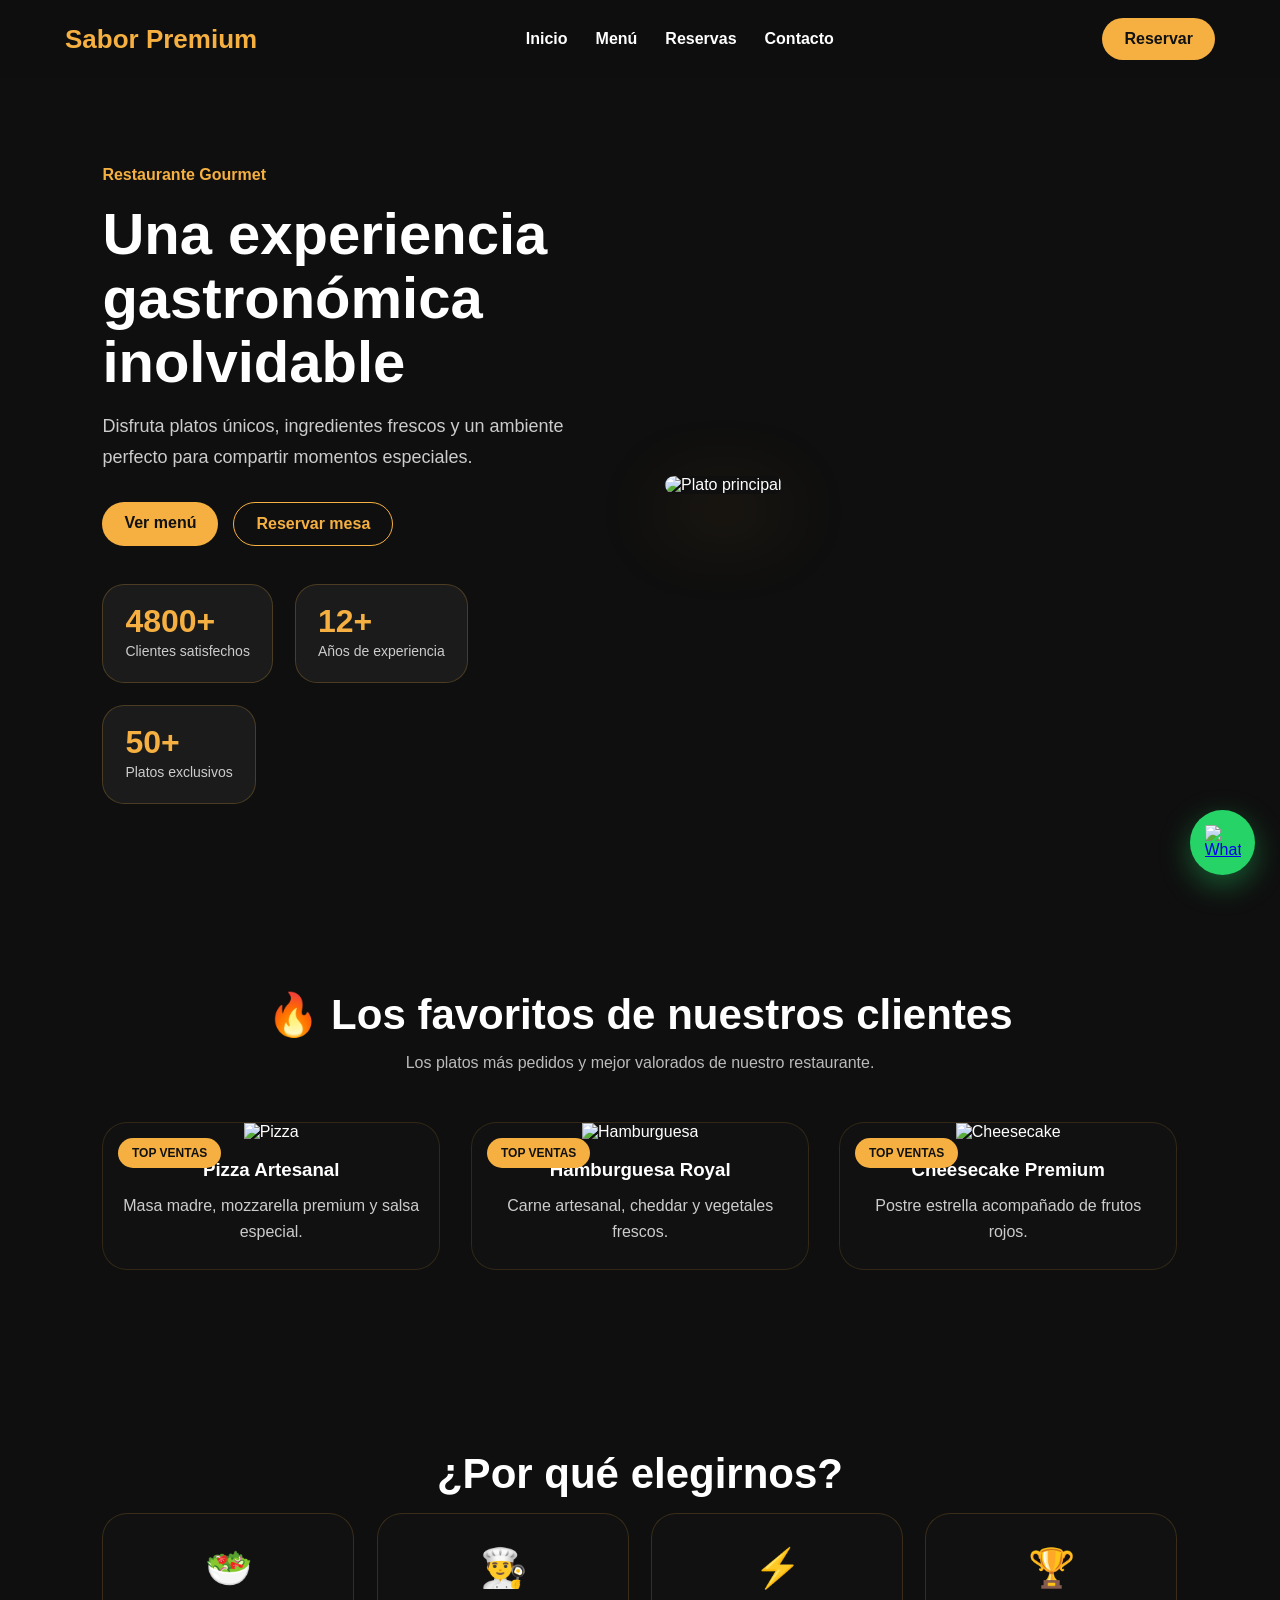
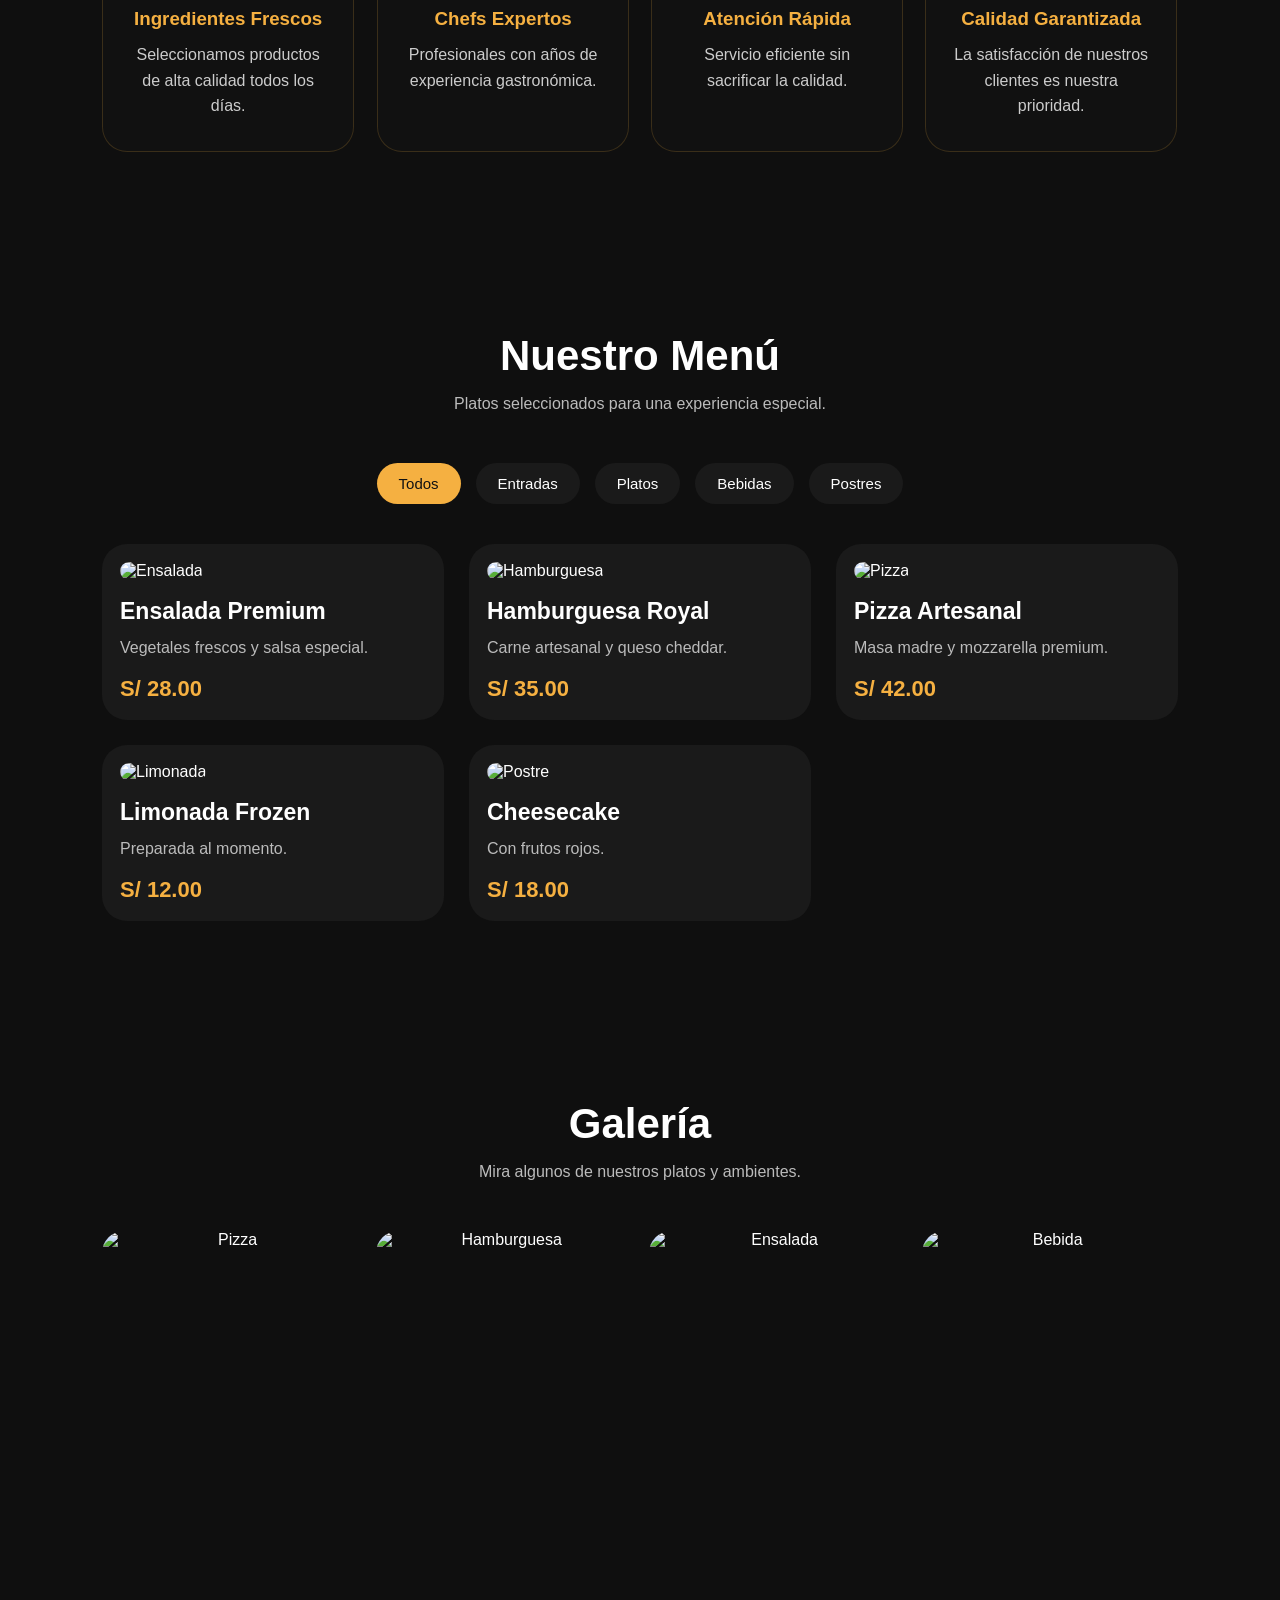
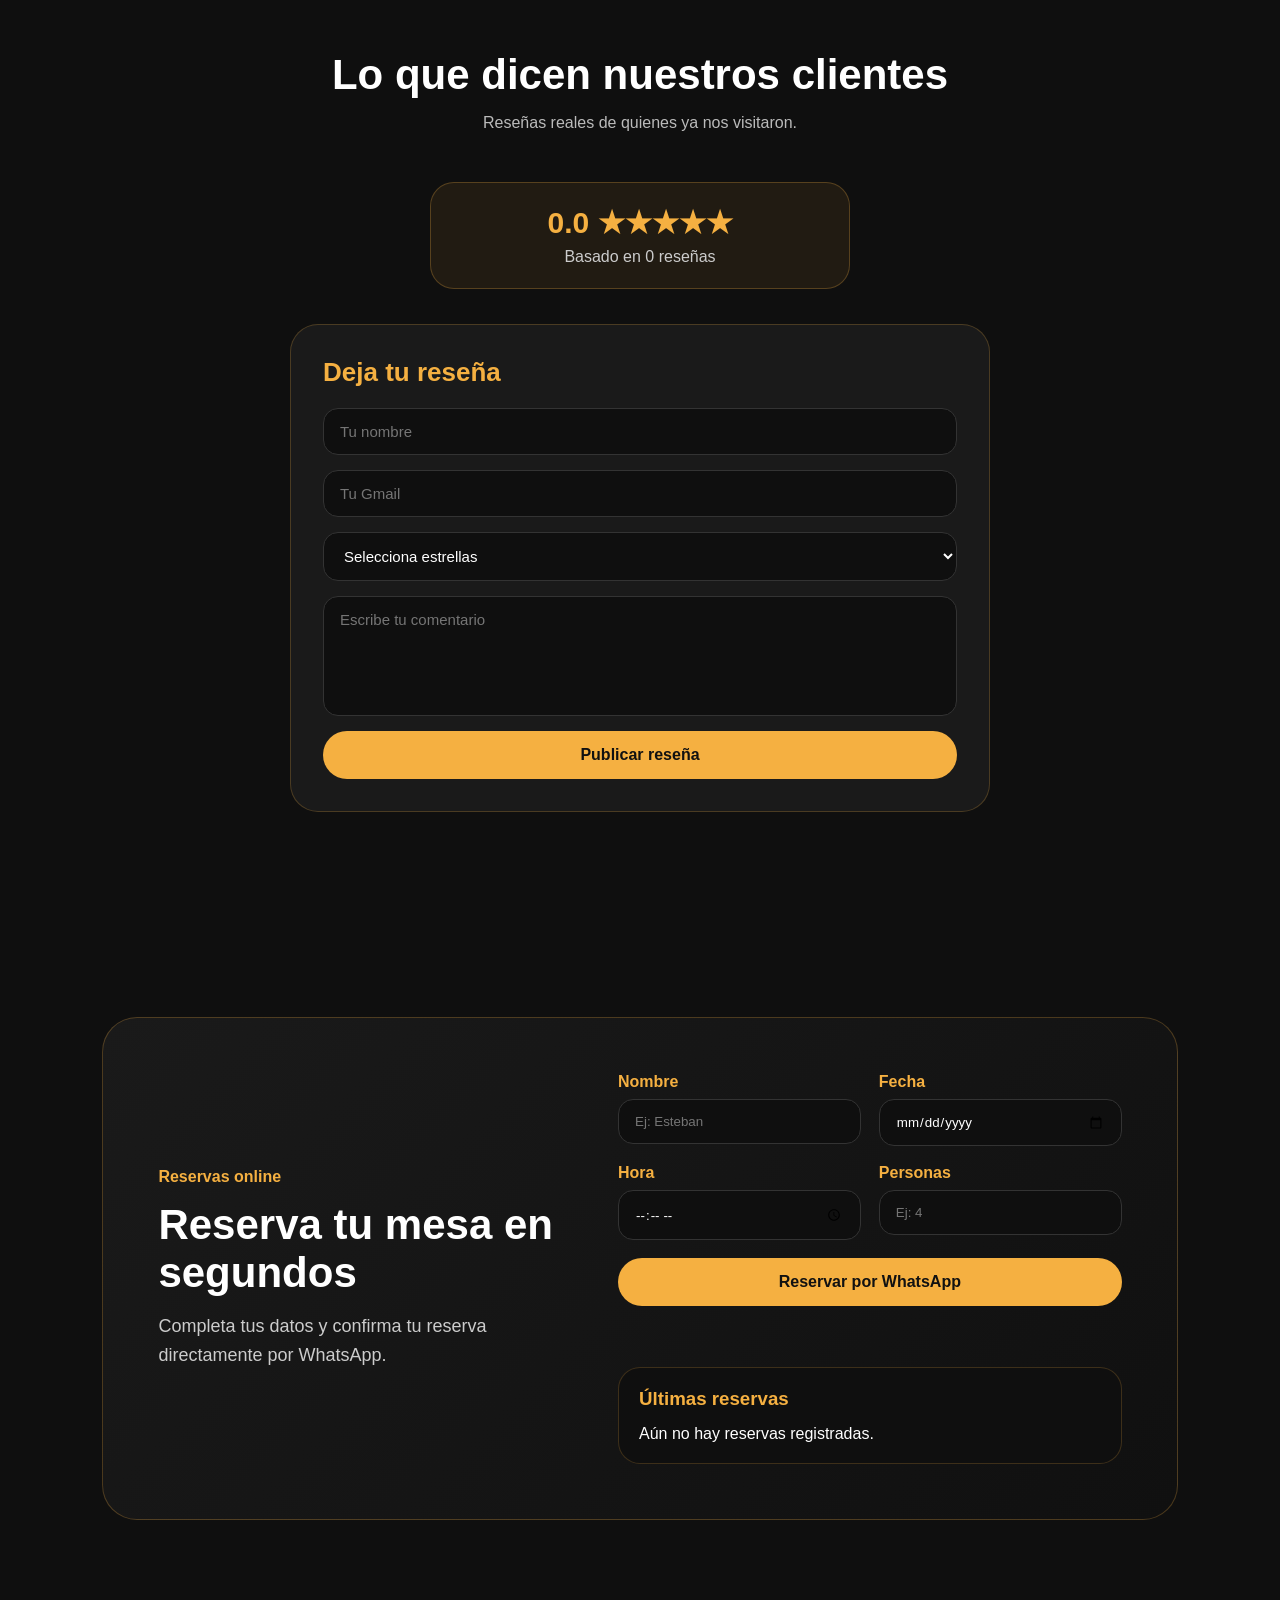
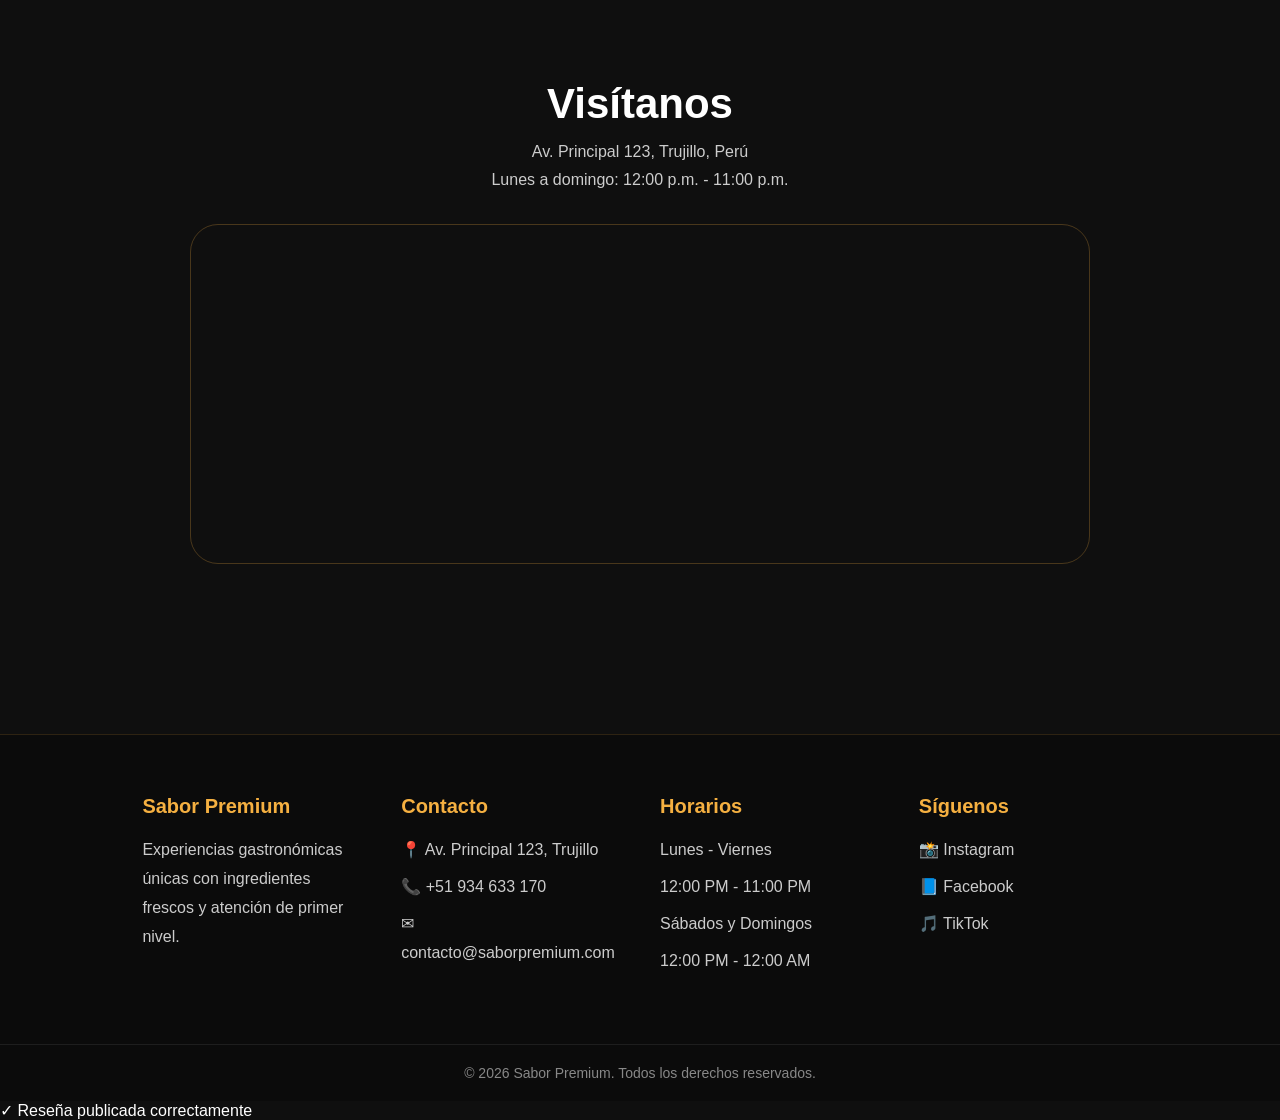
==== index.html @ 935117e3 "primer_commit" ====
<!DOCTYPE html>
<html lang="es">
<head>
  <meta charset="UTF-8" />
  <meta name="viewport" content="width=device-width, initial-scale=1.0" />
  <title>Sabor Premium | Restaurante</title>
  <link rel="stylesheet" href="styles.css">
  <link rel="stylesheet" href="data:,">
</head>
<body>

  <header class="header" id="header">
    <nav class="navbar">
      <h1 class="logo">Sabor Premium</h1>

      <ul class="nav-links">
        <li><a href="#inicio">Inicio</a></li>
        <li><a href="#menu">Menú</a></li>
        <li><a href="#reservas">Reservas</a></li>
        <li><a href="#contacto">Contacto</a></li>
      </ul>

      <a href="#reservas" class="nav-btn">Reservar</a>

      

      <button class="menu-toggle" id="menuToggle">
  ☰
</button>

    </nav>
  </header>

  <main>
    <section id="inicio" class="hero">
      <div class="hero-content">
        <span class="tag">Restaurante Gourmet</span>
        <h2>Una experiencia gastronómica inolvidable</h2>
        <p>
          Disfruta platos únicos, ingredientes frescos y un ambiente perfecto
          para compartir momentos especiales.
        </p>

        <div class="hero-buttons">
          <a href="#menu" class="btn-primary">Ver menú</a>
          <a href="#reservas" class="btn-secondary">Reservar mesa</a>
        </div>

        <div class="hero-stats">

        <div class="stat-box">
            <h3><span class="counter" data-target="5000">0</span>+</h3>
                <p>Clientes satisfechos</p>
        </div>

        <div class="stat-box">
            <h3><span class="counter" data-target="12">0</span>+</h3>
                <p>Años de experiencia</p>
        </div>

        <div class="stat-box">
            <h3><span class="counter" data-target="50">0</span>+</h3>
                <p>Platos exclusivos</p>
        </div>

    </div>

      </div>

      <div class="hero-image">
        <img src="https://images.unsplash.com/photo-1565299624946-b28f40a0ae38" alt="Plato principal">
      </div>
    </section>

    <section class="featured-section">

  <h2>🔥 Los favoritos de nuestros clientes</h2>
  <p class="section-text">
    Los platos más pedidos y mejor valorados de nuestro restaurante.
  </p>

  <div class="featured-grid">

    <div class="featured-card">
      <span class="featured-badge">TOP VENTAS</span>
      <img src="https://images.unsplash.com/photo-1513104890138-7c749659a591" alt="Pizza" loading="lazy">
      <h3>Pizza Artesanal</h3>
      <p>Masa madre, mozzarella premium y salsa especial.</p>
    </div>

    <div class="featured-card">
      <span class="featured-badge">TOP VENTAS</span>
      <img src="https://images.unsplash.com/photo-1550547660-d9450f859349" alt="Hamburguesa" loading="lazy">
      <h3>Hamburguesa Royal</h3>
      <p>Carne artesanal, cheddar y vegetales frescos.</p>
    </div>

    <div class="featured-card">
      <span class="featured-badge">TOP VENTAS</span>
      <img src="https://images.unsplash.com/photo-1563805042-7684c019e1cb" alt="Cheesecake" loading="lazy">
      <h3>Cheesecake Premium</h3>
      <p>Postre estrella acompañado de frutos rojos.</p>
    </div>

  </div>

</section>

  <section class="benefits-section">

  <h2>¿Por qué elegirnos?</h2>

  <div class="benefits-grid">

    <div class="benefit-card">
      <div class="benefit-icon">🥗</div>
      <h3>Ingredientes Frescos</h3>
      <p>Seleccionamos productos de alta calidad todos los días.</p>
    </div>

    <div class="benefit-card">
      <div class="benefit-icon">👨‍🍳</div>
      <h3>Chefs Expertos</h3>
      <p>Profesionales con años de experiencia gastronómica.</p>
    </div>

    <div class="benefit-card">
      <div class="benefit-icon">⚡</div>
      <h3>Atención Rápida</h3>
      <p>Servicio eficiente sin sacrificar la calidad.</p>
    </div>

    <div class="benefit-card">
      <div class="benefit-icon">🏆</div>
      <h3>Calidad Garantizada</h3>
      <p>La satisfacción de nuestros clientes es nuestra prioridad.</p>
    </div>

  </div>

</section>

    <section id="menu" class="section">

  <h2>Nuestro Menú</h2>
  <p class="section-text">Platos seleccionados para una experiencia especial.</p>

  <div class="menu-filters">
    <button class="filter-btn active" data-category="all">Todos</button>
    <button class="filter-btn" data-category="entrada">Entradas</button>
    <button class="filter-btn" data-category="plato">Platos</button>
    <button class="filter-btn" data-category="bebida">Bebidas</button>
    <button class="filter-btn" data-category="postre">Postres</button>
  </div>

  <div class="menu-grid">

    <div class="card hidden" data-category="entrada">
      <img src="https://images.unsplash.com/photo-1546069901-ba9599a7e63c" alt="Ensalada" loading="lazy">
      <h3>Ensalada Premium</h3>
      <p>Vegetales frescos y salsa especial.</p>
      <span>S/ 28.00</span>
    </div>

    <div class="card hidden" data-category="plato">
      <img src="https://images.unsplash.com/photo-1550547660-d9450f859349" alt="Hamburguesa" loading="lazy">
      <h3>Hamburguesa Royal</h3>
      <p>Carne artesanal y queso cheddar.</p>
      <span>S/ 35.00</span>
    </div>

    <div class="card hidden" data-category="plato">
      <img src="https://images.unsplash.com/photo-1513104890138-7c749659a591" alt="Pizza" loading="lazy">
      <h3>Pizza Artesanal</h3>
      <p>Masa madre y mozzarella premium.</p>
      <span>S/ 42.00</span>
    </div>

    <div class="card hidden" data-category="bebida">
      <img src="https://images.unsplash.com/photo-1544145945-f90425340c7e" alt="Limonada" loading="lazy">
      <h3>Limonada Frozen</h3>
      <p>Preparada al momento.</p>
      <span>S/ 12.00</span>
    </div>

    <div class="card hidden" data-category="postre">
      <img src="https://images.unsplash.com/photo-1563805042-7684c019e1cb" alt="Postre" loading="lazy">
      <h3>Cheesecake</h3>
      <p>Con frutos rojos.</p>
      <span>S/ 18.00</span>
    </div>

  </div>
</section>

    <section class="section gallery-section">
  <h2>Galería</h2>
  <p class="section-text">Mira algunos de nuestros platos y ambientes.</p>

  <div class="gallery-grid">
    <img src="https://images.unsplash.com/photo-1513104890138-7c749659a591" alt="Pizza" loading="lazy">
    <img src="https://images.unsplash.com/photo-1550547660-d9450f859349" alt="Hamburguesa" loading="lazy">
    <img src="https://images.unsplash.com/photo-1546069901-ba9599a7e63c" alt="Ensalada" loading="lazy">
    <img src="https://images.unsplash.com/photo-1544145945-f90425340c7e" alt="Bebida" loading="lazy">
  </div>
</section>

    <section class="section testimonials-section" id="testimonios">
  <h2>Lo que dicen nuestros clientes</h2>
  <p class="section-text">Reseñas reales de quienes ya nos visitaron.</p>

        <div class="rating-summary" id="ratingSummary">
  <h3>0.0 ★★★★★</h3>
  <p>Basado en 0 reseñas</p>
        </div>

  <div class="review-form-container">
    <h3>Deja tu reseña</h3>

    <form id="reviewForm" class="review-form">
      <input type="text" id="reviewName" placeholder="Tu nombre" required>

      <input type="email" id="reviewEmail" placeholder="Tu Gmail" required>

      <select id="reviewStars" required>
        <option value="">Selecciona estrellas</option>
        <option value="5">★★★★★ - Excelente</option>
        <option value="4">★★★★ - Muy bueno</option>
        <option value="3">★★★ - Bueno</option>
        <option value="2">★★ - Regular</option>
        <option value="1">★ - Malo</option>
      </select>

      <textarea id="reviewComment" placeholder="Escribe tu comentario" required></textarea>

      <button type="submit">Publicar reseña</button>
    </form>
  </div>

  <div class="testimonials-grid" id="testimonialsGrid">
  </div>
</section>

    <section id="reservas" class="reservation-form-section">

  <div class="reservation-info">
    <span class="tag">Reservas online</span>
    <h2>Reserva tu mesa en segundos</h2>
    <p>
      Completa tus datos y confirma tu reserva directamente por WhatsApp.
    </p>
  </div>

  <form class="reservation-form" id="reservationForm">

    <div class="form-group">
      <label for="clientName">Nombre</label>
      <input type="text" id="clientName" placeholder="Ej: Esteban" required>
    </div>

    <div class="form-group">
      <label for="reservationDate">Fecha</label>
      <input type="date" id="reservationDate" required>
    </div>

    <div class="form-group">
      <label for="reservationTime">Hora</label>
      <input type="time" id="reservationTime" required>
    </div>

    <div class="form-group">
      <label for="peopleCount">Personas</label>
      <input type="number" id="peopleCount" min="1" max="20" placeholder="Ej: 4" required>
    </div>

    <button type="submit" class="submit-reservation">
      Reservar por WhatsApp
    </button>

    <p id="formMessage"></p>

    <div class="reservations-history">
  <h3>Últimas reservas</h3>
  <div id="reservationsList"></div>
</div>

  </form>

</section>

<!-- PARA PODER CAMBIAR LA UBICACION -->

    <section id="contacto" class="section contact">
  <h2>Visítanos</h2>
  <p>Av. Principal 123, Trujillo, Perú</p>
  <p>Lunes a domingo: 12:00 p.m. - 11:00 p.m.</p>

  <div class="map-container">
    <iframe
      title="Mapa de ubicación"
      src="https://www.google.com/maps?q=Trujillo%20Per%C3%BA&output=embed"
      loading="lazy"
      referrerpolicy="no-referrer-when-downgrade">
    </iframe>
  </div>
</section>

  </main>

  <section class="admin-panel" id="adminPanel">
  <div class="admin-content">

    <h2>Panel Administrador</h2>

    <input
      type="password"
      id="adminPassword"
      placeholder="Ingrese contraseña"
    >

    <button id="loginAdmin">
      Ingresar
    </button>

    <div id="adminArea" style="display:none;">

      <h3>Reservas registradas</h3>
      <div id="adminReservations"></div>

      <h3>Reseñas registradas</h3>
      <div id="adminReviews"></div>

    </div>

    <div class="admin-stats">

  <div class="admin-stat-card">
    <h3 id="totalReservations">0</h3>
    <p>Reservas</p>
  </div>

  <div class="admin-stat-card">
    <h3 id="totalReviews">0</h3>
    <p>Reseñas</p>
  </div>

  <div class="admin-stat-card">
    <h3 id="averageRating">0.0 ★</h3>
    <p>Promedio</p>
  </div>

</div>

  </div>
</section>

 <footer class="footer">

  <div class="footer-container">

    <div class="footer-column">
      <h3>Sabor Premium</h3>
      <p>
        Experiencias gastronómicas únicas con ingredientes frescos y atención de primer nivel.
      </p>
    </div>

    <div class="footer-column">
      <h3>Contacto</h3>
      <p>📍 Av. Principal 123, Trujillo</p>
      <p>📞 +51 934 633 170</p>
      <p>✉ contacto@saborpremium.com</p>
    </div>

    <div class="footer-column">
      <h3>Horarios</h3>
      <p>Lunes - Viernes</p>
      <p>12:00 PM - 11:00 PM</p>
      <p>Sábados y Domingos</p>
      <p>12:00 PM - 12:00 AM</p>
    </div>

    <div class="footer-column">
      <h3>Síguenos</h3>
      <p>📸 Instagram</p>
      <p>📘 Facebook</p>
      <p>🎵 TikTok</p>
    </div>

  </div>

  <div class="footer-bottom">
    © 2026 Sabor Premium. Todos los derechos reservados.
  </div>

</footer>

  <div class="lightbox" id="lightbox">
    <img id="lightboxImage" src="" alt="">
</div>

     <div class="confirm-modal" id="confirmModal">
  <div class="confirm-box">
    <h3>Eliminar reseña</h3>
    <p>¿Estás seguro de que deseas eliminar esta reseña?</p>

    <div class="confirm-actions">
      <button id="confirmDeleteBtn">Sí, eliminar</button>
      <button id="cancelDeleteBtn">Cancelar</button>
    </div>
  </div>
</div>

  <!--BOTON DE WHATSAPP-->

  <a
    href="https://wa.me/51934633170?text=Hola,%20quiero%20más%20información"
    class="floating-whatsapp"
    target="_blank"
    rel="noopener">

    <img
      src="https://cdn-icons-png.flaticon.com/512/220/220236.png"
      alt="WhatsApp">

  </a>

  <button class="back-to-top" id="backToTop">
    ↑
  </button>

  <script src="script.js"></script>

    <div id="toast" class="toast">
        ✓ Reseña publicada correctamente
    </div>


</body>
</html>
---- styles.css ----
* {
  margin: 0;
  padding: 0;
  box-sizing: border-box;
  font-family: "Segoe UI", sans-serif;
}

html {
  scroll-behavior: smooth;
  scroll-padding-top: 100px;
}

body {
  background: #0f0f0f;
  color: #fff;
  overflow-x: hidden;
}

/* HEADER */

.header {
  width: 100%;
  position: fixed;
  top: 0;
  z-index: 1000;
  background: rgba(15, 15, 15, 0.9);
  -webkit-backdrop-filter: blur(12px);
  backdrop-filter: blur(12px);
  transition: 0.3s ease;
}

.header.scrolled {
  background: rgba(15, 15, 15, 0.75);
  box-shadow: 0 8px 30px rgba(0, 0, 0, 0.35);
}

.navbar {
  max-width: 1200px;
  margin: auto;
  padding: 18px 25px;
  display: flex;
  justify-content: space-between;
  align-items: center;
  transition: 0.3s ease;
}

.header.scrolled .navbar {
  padding: 12px 25px;
}

.logo {
  color: #f5b041;
  font-size: 26px;
}

.nav-links {
  display: flex;
  gap: 28px;
  list-style: none;
}

.nav-links a {
  color: #fff;
  text-decoration: none;
  font-weight: 600;
}

.nav-links a:hover {
  color: #f5b041;
}

.nav-btn,
.btn-primary,
.whatsapp-btn {
  background: #f5b041;
  color: #111;
  padding: 12px 22px;
  border-radius: 30px;
  text-decoration: none;
  font-weight: bold;
}

.menu-toggle {
  display: none;
  background: none;
  border: none;
  color: white;
  font-size: 32px;
  cursor: pointer;
}

/* HERO */

.hero {
  min-height: 100vh;
  padding: 130px 8% 60px;
  display: grid;
  grid-template-columns: 1fr 1fr;
  align-items: center;
  gap: 50px;
}

.tag {
  color: #f5b041;
  font-weight: bold;
}

.hero-content h2 {
  font-size: 58px;
  line-height: 1.1;
  margin: 18px 0;
}

.hero-content p {
  color: #ccc;
  font-size: 18px;
  line-height: 1.7;
}

.hero-buttons {
  margin-top: 30px;
  display: flex;
  gap: 15px;
}

.btn-secondary {
  border: 1px solid #f5b041;
  color: #f5b041;
  padding: 12px 22px;
  border-radius: 30px;
  text-decoration: none;
  font-weight: bold;
}

.hero-image img {
  width: 100%;
  height: 480px;
  object-fit: cover;
  border-radius: 35px;
  box-shadow: 0 25px 80px rgba(245, 176, 65, 0.25);
}

.hero-stats {
  display: flex;
  gap: 22px;
  margin-top: 38px;
  flex-wrap: wrap;
}

.stat-box {
  background: rgba(255, 255, 255, 0.05);
  border: 1px solid rgba(245, 176, 65, 0.22);
  padding: 18px 22px;
  border-radius: 22px;
  min-width: 145px;
}

.stat-box h3 {
  color: #f5b041;
  font-size: 32px;
}

.stat-box p {
  color: #ccc;
  font-size: 14px;
}

/* SECCIONES */

.section,
.featured-section,
.benefits-section {
  padding: 90px 8%;
  text-align: center;
}

.section h2,
.featured-section h2,
.benefits-section h2 {
  font-size: 42px;
  margin-bottom: 15px;
}

.section-text {
  color: #bbb;
  margin-bottom: 50px;
}

/* FAVORITOS */

.featured-grid {
  margin-top: 45px;
  display: grid;
  grid-template-columns: repeat(3, 1fr);
  gap: 30px;
}

.featured-card {
  background: #111;
  border-radius: 25px;
  overflow: hidden;
  position: relative;
  border: 1px solid rgba(245, 176, 65, 0.15);
  transition: 0.3s;
}

.featured-card:hover {
  transform: translateY(-6px);
}

.featured-card img {
  width: 100%;
  height: 240px;
  object-fit: cover;
}

.featured-card h3 {
  margin-top: 18px;
  color: #fff;
}

.featured-card p {
  color: #ccc;
  padding: 12px 20px 25px;
  line-height: 1.6;
}

.featured-badge {
  position: absolute;
  top: 15px;
  left: 15px;
  background: #f5b041;
  color: #111;
  font-weight: bold;
  padding: 8px 14px;
  border-radius: 20px;
  font-size: 12px;
}

/* BENEFICIOS */

.benefits-grid {
  display: grid;
  grid-template-columns: repeat(4, 1fr);
  gap: 22px;
}

.benefit-card {
  background: #111;
  border: 1px solid rgba(245, 176, 65, 0.18);
  border-radius: 25px;
  padding: 32px 24px;
  transition: 0.3s;
}

.benefit-card:hover {
  transform: translateY(-6px);
}

.benefit-icon {
  font-size: 38px;
  margin-bottom: 18px;
}

.benefit-card h3 {
  color: #f5b041;
  margin-bottom: 12px;
}

.benefit-card p {
  color: #ccc;
  line-height: 1.6;
}

/* MENÚ */

.menu-filters {
  display: flex;
  justify-content: center;
  gap: 15px;
  flex-wrap: wrap;
  margin-bottom: 40px;
}

.filter-btn {
  background: #1a1a1a;
  color: white;
  border: none;
  padding: 12px 22px;
  border-radius: 30px;
  cursor: pointer;
  font-size: 15px;
  transition: 0.3s;
}

.filter-btn:hover,
.filter-btn.active {
  background: #f5b041;
  color: #111;
}

.menu-grid {
  display: grid;
  grid-template-columns: repeat(3, 1fr);
  gap: 25px;
}

.card {
  background: #1a1a1a;
  border-radius: 25px;
  padding: 18px;
  text-align: left;
  transition: 0.3s;
}

.card:hover {
  transform: translateY(-6px);
}

.card img {
  width: 100%;
  height: 220px;
  object-fit: cover;
  border-radius: 20px;
}

.card h3 {
  margin: 18px 0 10px;
  font-size: 23px;
}

.card p {
  color: #bbb;
  line-height: 1.6;
}

.card span {
  display: block;
  margin-top: 15px;
  color: #f5b041;
  font-size: 22px;
  font-weight: bold;
}

/* GALERÍA */

.gallery-grid {
  display: grid;
  grid-template-columns: repeat(4, 1fr);
  gap: 18px;
}

.gallery-grid img {
  width: 100%;
  height: 260px;
  object-fit: cover;
  border-radius: 22px;
  cursor: pointer;
  transition: 0.3s;
}

.gallery-grid img:hover {
  transform: scale(1.02);
}

.lightbox {
  position: fixed;
  inset: 0;
  background: rgba(0, 0, 0, 0.88);
  display: none;
  justify-content: center;
  align-items: center;
  z-index: 9999;
  padding: 25px;
}

.lightbox.active {
  display: flex;
}

.lightbox img {
  max-width: 90%;
  max-height: 85%;
  border-radius: 25px;
}

/* RESEÑAS */

.testimonials-section {
  padding-top: 70px;
}

.rating-summary {
  max-width: 420px;
  margin: 0 auto 35px;
  background: rgba(245, 176, 65, 0.08);
  border: 1px solid rgba(245, 176, 65, 0.25);
  border-radius: 24px;
  padding: 22px;
}

.rating-summary h3 {
  color: #f5b041;
  font-size: 30px;
  margin-bottom: 8px;
}

.rating-summary p {
  color: #ccc;
}

.review-form-container {
  max-width: 700px;
  margin: 0 auto 45px;
  background: #1a1a1a;
  border: 1px solid rgba(245, 176, 65, 0.22);
  border-radius: 28px;
  padding: 32px;
  text-align: left;
}

.review-form-container h3 {
  color: #f5b041;
  margin-bottom: 20px;
  font-size: 26px;
}

.review-form {
  display: grid;
  gap: 15px;
}

.review-form input,
.review-form select,
.review-form textarea {
  width: 100%;
  padding: 14px 16px;
  border-radius: 15px;
  border: 1px solid #333;
  background: #0f0f0f;
  color: white;
  outline: none;
  font-size: 15px;
}

.review-form textarea {
  min-height: 120px;
  resize: none;
}

.review-form button {
  border: none;
  background: #f5b041;
  color: #111;
  padding: 15px;
  border-radius: 30px;
  font-weight: bold;
  cursor: pointer;
  font-size: 16px;
}

.testimonials-grid {
  display: grid;
  grid-template-columns: repeat(3, 1fr);
  gap: 25px;
  margin-top: 35px;
}

.testimonial-card {
  background: #1a1a1a;
  border: 1px solid rgba(245, 176, 65, 0.18);
  border-radius: 25px;
  padding: 35px 28px;
  text-align: left;
  min-height: 230px;
  animation: reviewFade 0.5s ease;
}

.review-user {
  display: flex;
  align-items: center;
  gap: 15px;
  margin-bottom: 15px;
}

.review-avatar {
  width: 55px;
  height: 55px;
  border-radius: 50%;
  background: #f5b041;
  color: #111;
  display: flex;
  align-items: center;
  justify-content: center;
  font-size: 22px;
  font-weight: bold;
}

.review-user h3 {
  margin: 0;
  color: white;
}

.review-user small {
  color: #999;
}

.stars {
  color: #f5b041;
  font-size: 22px;
  margin-bottom: 18px;
}

.testimonial-card p {
  color: #ddd;
  line-height: 1.7;
}

@keyframes reviewFade {
  from {
    opacity: 0;
    transform: translateY(25px);
  }

  to {
    opacity: 1;
    transform: translateY(0);
  }
}

/* RESERVAS */

.reservation-form-section {
  margin: 70px 8%;
  padding: 55px;
  background: linear-gradient(135deg, #1a1a1a, #101010);
  border: 1px solid rgba(245, 176, 65, 0.25);
  border-radius: 35px;
  display: grid;
  grid-template-columns: 1fr 1.2fr;
  gap: 40px;
  align-items: center;
}

.reservation-info h2 {
  font-size: 42px;
  margin: 15px 0;
}

.reservation-info p {
  color: #ccc;
  font-size: 18px;
  line-height: 1.6;
}

.reservation-form {
  display: grid;
  grid-template-columns: 1fr 1fr;
  gap: 18px;
}

.form-group {
  display: flex;
  flex-direction: column;
  gap: 8px;
}

.form-group label {
  color: #f5b041;
  font-weight: bold;
}

.form-group input {
  padding: 14px 16px;
  border-radius: 15px;
  border: 1px solid #333;
  background: #0f0f0f;
  color: white;
  outline: none;
}

.submit-reservation {
  grid-column: span 2;
  border: none;
  background: #f5b041;
  color: #111;
  padding: 15px;
  border-radius: 30px;
  font-weight: bold;
  cursor: pointer;
  font-size: 16px;
}

#formMessage {
  grid-column: span 2;
  text-align: center;
  font-weight: bold;
  margin-top: 5px;
}

#formMessage.error {
  color: #ff6b6b;
}

#formMessage.success {
  color: #f5b041;
}

.reservations-history {
  grid-column: span 2;
  margin-top: 20px;
  background: #0f0f0f;
  border: 1px solid rgba(245, 176, 65, 0.2);
  border-radius: 22px;
  padding: 20px;
}

.reservations-history h3 {
  color: #f5b041;
  margin-bottom: 15px;
}

.reservation-item {
  background: #1a1a1a;
  border-radius: 16px;
  padding: 14px;
  margin-bottom: 12px;
  color: #ddd;
}

/* CONTACTO */

.contact p {
  color: #ccc;
  margin: 10px 0;
}

.map-container {
  margin: 35px auto 0;
  max-width: 900px;
  height: 340px;
  border-radius: 28px;
  overflow: hidden;
  border: 1px solid rgba(245, 176, 65, 0.25);
}

.map-container iframe {
  width: 100%;
  height: 100%;
  border: none;
}

/* ADMIN */

.admin-panel {
  display: none;
  padding: 90px 8%;
  background: #0f0f0f;
}

.admin-panel.active {
  display: block;
}

.admin-content {
  max-width: 900px;
  margin: auto;
  background: #1a1a1a;
  border: 1px solid rgba(245, 176, 65, 0.25);
  border-radius: 30px;
  padding: 35px;
}

.admin-content h2,
.admin-content h3 {
  color: #f5b041;
  margin-bottom: 18px;
}

.admin-content input {
  width: 100%;
  padding: 14px 16px;
  border-radius: 15px;
  border: 1px solid #333;
  background: #0f0f0f;
  color: white;
  margin-bottom: 15px;
}

.admin-content button {
  background: #f5b041;
  color: #111;
  border: none;
  padding: 13px 22px;
  border-radius: 30px;
  font-weight: bold;
  cursor: pointer;
  margin-bottom: 25px;
}

.admin-item {
  background: #0f0f0f;
  padding: 15px;
  border-radius: 16px;
  margin-bottom: 12px;
}

.admin-stats {
  display: grid;
  grid-template-columns: repeat(3, 1fr);
  gap: 18px;
  margin-bottom: 35px;
}

.admin-stat-card {
  background: #0f0f0f;
  border: 1px solid rgba(245, 176, 65, 0.25);
  border-radius: 22px;
  padding: 22px;
  text-align: center;
}

.admin-stat-card h3 {
  color: #f5b041;
  font-size: 30px;
}

.delete-review-btn,
.delete-reservation-btn {
  background: #ff4d4d !important;
  color: white !important;
  border: none;
  padding: 10px 16px;
  border-radius: 20px;
  font-weight: bold;
  cursor: pointer;
}

/* MODAL */

.confirm-modal {
  position: fixed;
  inset: 0;
  background: rgba(0, 0, 0, 0.78);
  display: none;
  align-items: center;
  justify-content: center;
  z-index: 20000;
  padding: 20px;
}

.confirm-modal.active {
  display: flex;
}

.confirm-box {
  background: #1a1a1a;
  border: 1px solid rgba(245, 176, 65, 0.35);
  border-radius: 28px;
  padding: 35px;
  max-width: 420px;
  width: 100%;
  text-align: center;
}

.confirm-box h3 {
  color: #f5b041;
  font-size: 26px;
  margin-bottom: 12px;
}

.confirm-box p {
  color: #ddd;
  line-height: 1.6;
  margin-bottom: 25px;
}

.confirm-actions {
  display: flex;
  gap: 12px;
  justify-content: center;
}

.confirm-actions button {
  border: none;
  padding: 12px 18px;
  border-radius: 25px;
  font-weight: bold;
  cursor: pointer;
}

#confirmDeleteBtn {
  background: #ff4d4d;
  color: white;
}

#cancelDeleteBtn {
  background: #f5b041;
  color: #111;
}

/* FOOTER */

.footer {
  background: #0b0b0b;
  margin-top: 80px;
  border-top: 1px solid rgba(245, 176, 65, 0.15);
}

.footer-container {
  max-width: 1200px;
  margin: auto;
  padding: 60px 8%;
  display: grid;
  grid-template-columns: repeat(4, 1fr);
  gap: 40px;
}

.footer-column h3 {
  color: #f5b041;
  margin-bottom: 18px;
  font-size: 20px;
}

.footer-column p {
  color: #ccc;
  line-height: 1.8;
  margin-bottom: 8px;
}

.footer-bottom {
  border-top: 1px solid rgba(255,255,255,0.08);
  text-align: center;
  padding: 20px;
  color: #888;
  font-size: 14px;
}

/* BOTONES FIJOS */

.floating-whatsapp {
  position: fixed;
  right: 25px;
  bottom: 25px;
  width: 65px;
  height: 65px;
  background: #25D366;
  border-radius: 50%;
  display: flex;
  justify-content: center;
  align-items: center;
  z-index: 999;
  box-shadow: 0 10px 30px rgba(37, 211, 102, 0.4);
}

.floating-whatsapp img {
  width: 36px;
  height: 36px;
}

.back-to-top {
  position: fixed;
  right: 25px;
  bottom: 120px;
  width: 50px;
  height: 50px;
  border: none;
  border-radius: 50%;
  background: #f5b041;
  color: #111;
  font-size: 24px;
  font-weight: bold;
  cursor: pointer;
  display: none;
  z-index: 999;
}

.back-to-top.show {
  display: block;
}

/* ANIMACIONES */

.hidden {
  opacity: 0;
  transform: translateY(50px);
  transition: all 0.6s ease;
}

.show {
  opacity: 1;
  transform: translateY(0);
}

.card,
.featured-card,
.gallery-grid img,
.testimonial-card,
.benefit-card {
  will-change: transform;
}

/* RESPONSIVE */

@media (max-width: 850px) {
  html,
  body {
    width: 100%;
    overflow-x: hidden;
  }

  .navbar {
    padding: 14px 20px;
  }

  .logo {
    font-size: 22px;
  }

  .nav-btn {
    display: none;
  }

  .menu-toggle {
    display: block;
    font-size: 30px;
  }

  .nav-links {
    position: absolute;
    top: 68px;
    left: 0;
    width: 100%;
    background: #111;
    flex-direction: column;
    text-align: center;
    padding: 24px 0;
    display: none;
  }

  .nav-links.active {
    display: flex;
  }

  .hero {
    min-height: auto;
    padding: 105px 22px 45px;
    display: flex;
    flex-direction: column;
    gap: 26px;
  }

  .hero-content h2 {
    font-size: 38px;
    line-height: 1.08;
  }

  .hero-content p {
    font-size: 16px;
    line-height: 1.6;
  }

  .hero-buttons {
    gap: 12px;
  }

  .btn-primary,
  .btn-secondary {
    padding: 12px 18px;
    font-size: 14px;
    white-space: nowrap;
  }

  .hero-stats {
    display: grid;
    grid-template-columns: repeat(3, 1fr);
    gap: 10px;
    margin-top: 26px;
  }

  .stat-box {
    min-width: auto;
    padding: 13px 8px;
    text-align: center;
    border-radius: 18px;
  }

  .stat-box h3 {
    font-size: 23px;
  }

  .stat-box p {
    font-size: 11px;
    line-height: 1.35;
  }

  .hero-image img {
    width: 100%;
    height: 255px;
    border-radius: 24px;
    box-shadow: none;
  }

  .section,
  .featured-section,
  .benefits-section {
    padding: 55px 22px;
  }

  .section h2,
  .featured-section h2,
  .benefits-section h2,
  .reservation-info h2 {
    font-size: 32px;
    line-height: 1.2;
  }

  .featured-grid,
  .benefits-grid,
  .menu-grid,
  .testimonials-grid,
  .admin-stats,
  .footer-container {
    grid-template-columns: 1fr;
  }

  .card,
  .featured-card,
  .benefit-card,
  .testimonial-card {
    border-radius: 22px;
    box-shadow: none !important;
  }

  .card img,
  .featured-card img {
    height: 205px;
  }

  .gallery-grid {
    grid-template-columns: 1fr 1fr;
    gap: 12px;
  }

  .gallery-grid img {
    height: 145px;
    border-radius: 18px;
    box-shadow: none !important;
  }

  .reservation-form-section {
    margin: 45px 22px;
    padding: 28px 20px;
    border-radius: 26px;
    grid-template-columns: 1fr;
  }

  .reservation-form {
    grid-template-columns: 1fr;
  }

  .submit-reservation,
  #formMessage,
  .reservations-history {
    grid-column: span 1;
  }

  .review-form-container {
    padding: 24px 20px;
    border-radius: 24px;
  }

  .rating-summary {
    max-width: 100%;
  }

  .map-container {
    height: 260px;
    border-radius: 22px;
  }

  .footer-container {
    padding: 45px 22px;
    text-align: center;
  }

  .floating-whatsapp {
    width: 55px;
    height: 55px;
    right: 18px;
    bottom: 18px;
  }

  .floating-whatsapp img {
    width: 31px;
    height: 31px;
  }

  .back-to-top {
    width: 44px;
    height: 44px;
    right: 23px;
    bottom: 88px;
    font-size: 20px;
  }

  .card:hover,
  .featured-card:hover,
  .testimonial-card:hover,
  .benefit-card:hover,
  .gallery-grid img:hover {
    transform: none;
  }

  .hidden {
    transition: opacity 0.35s ease;
    transform: none;
  }
}
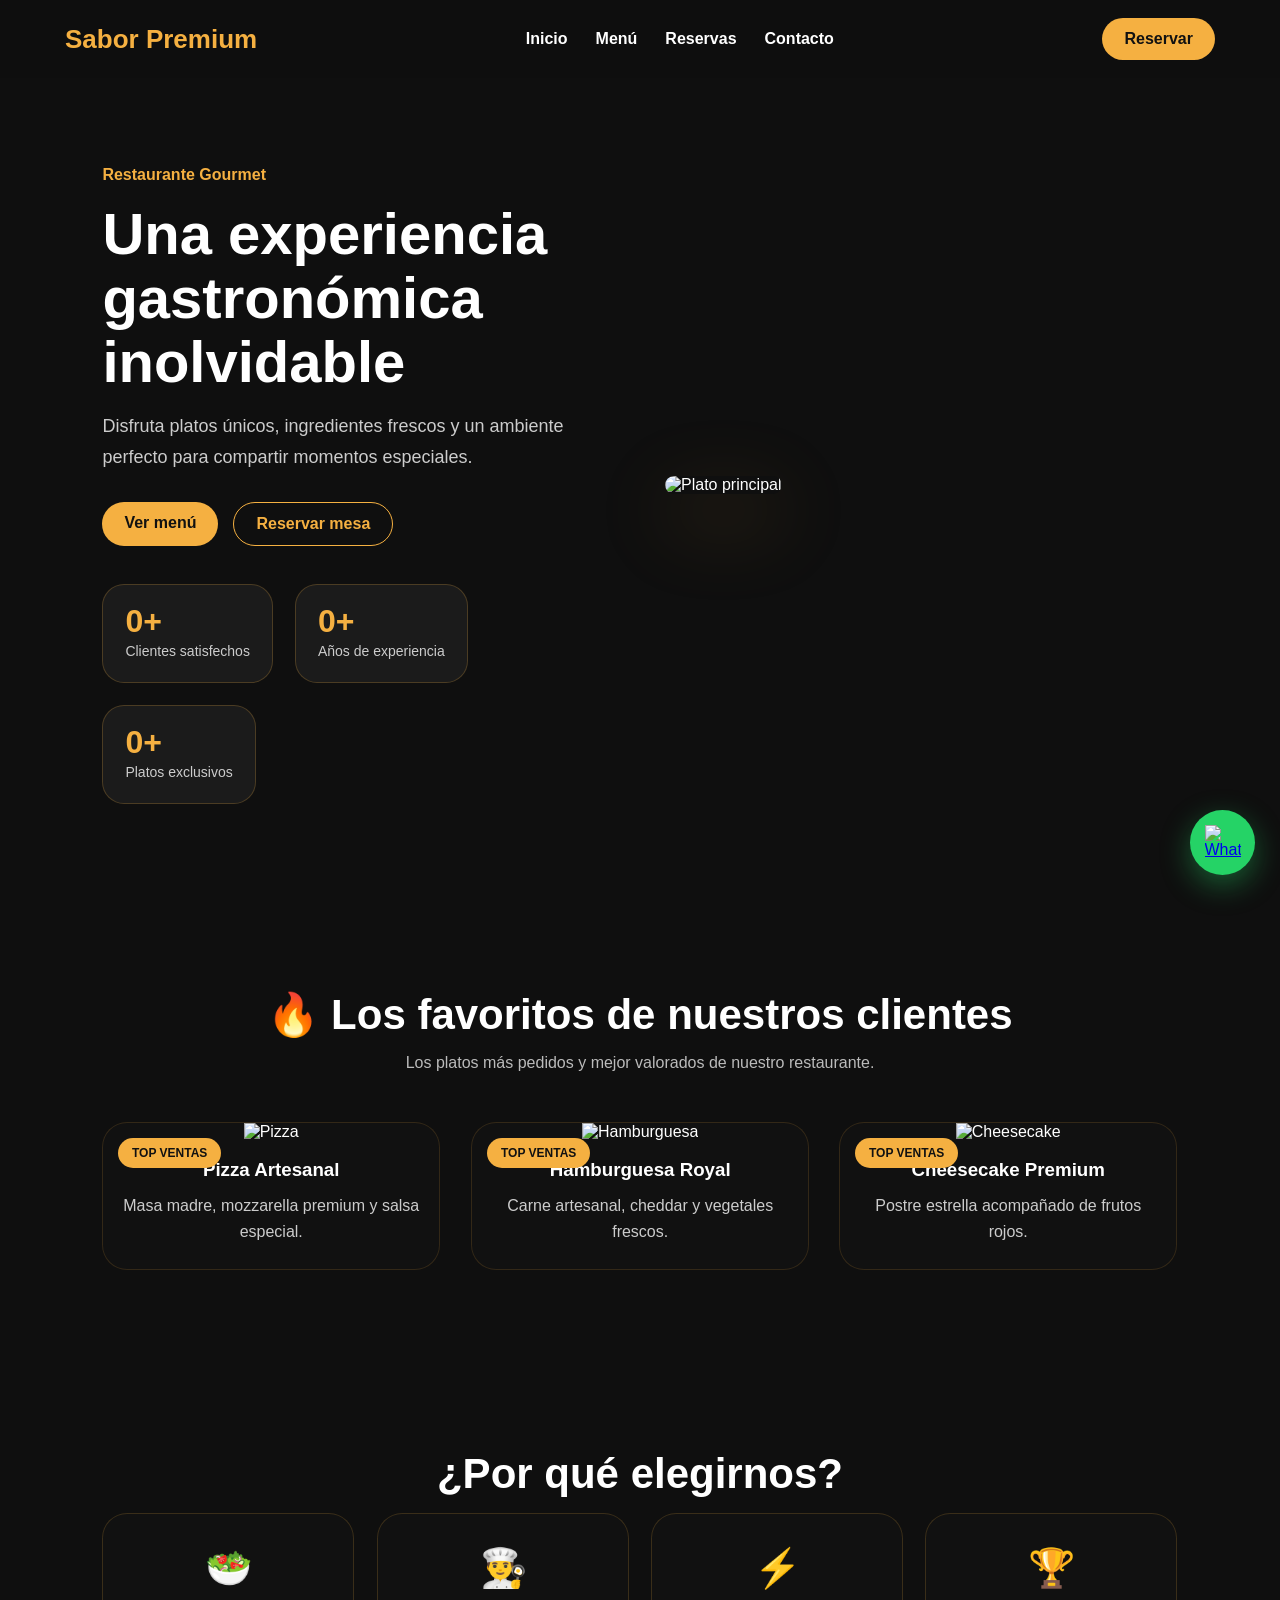
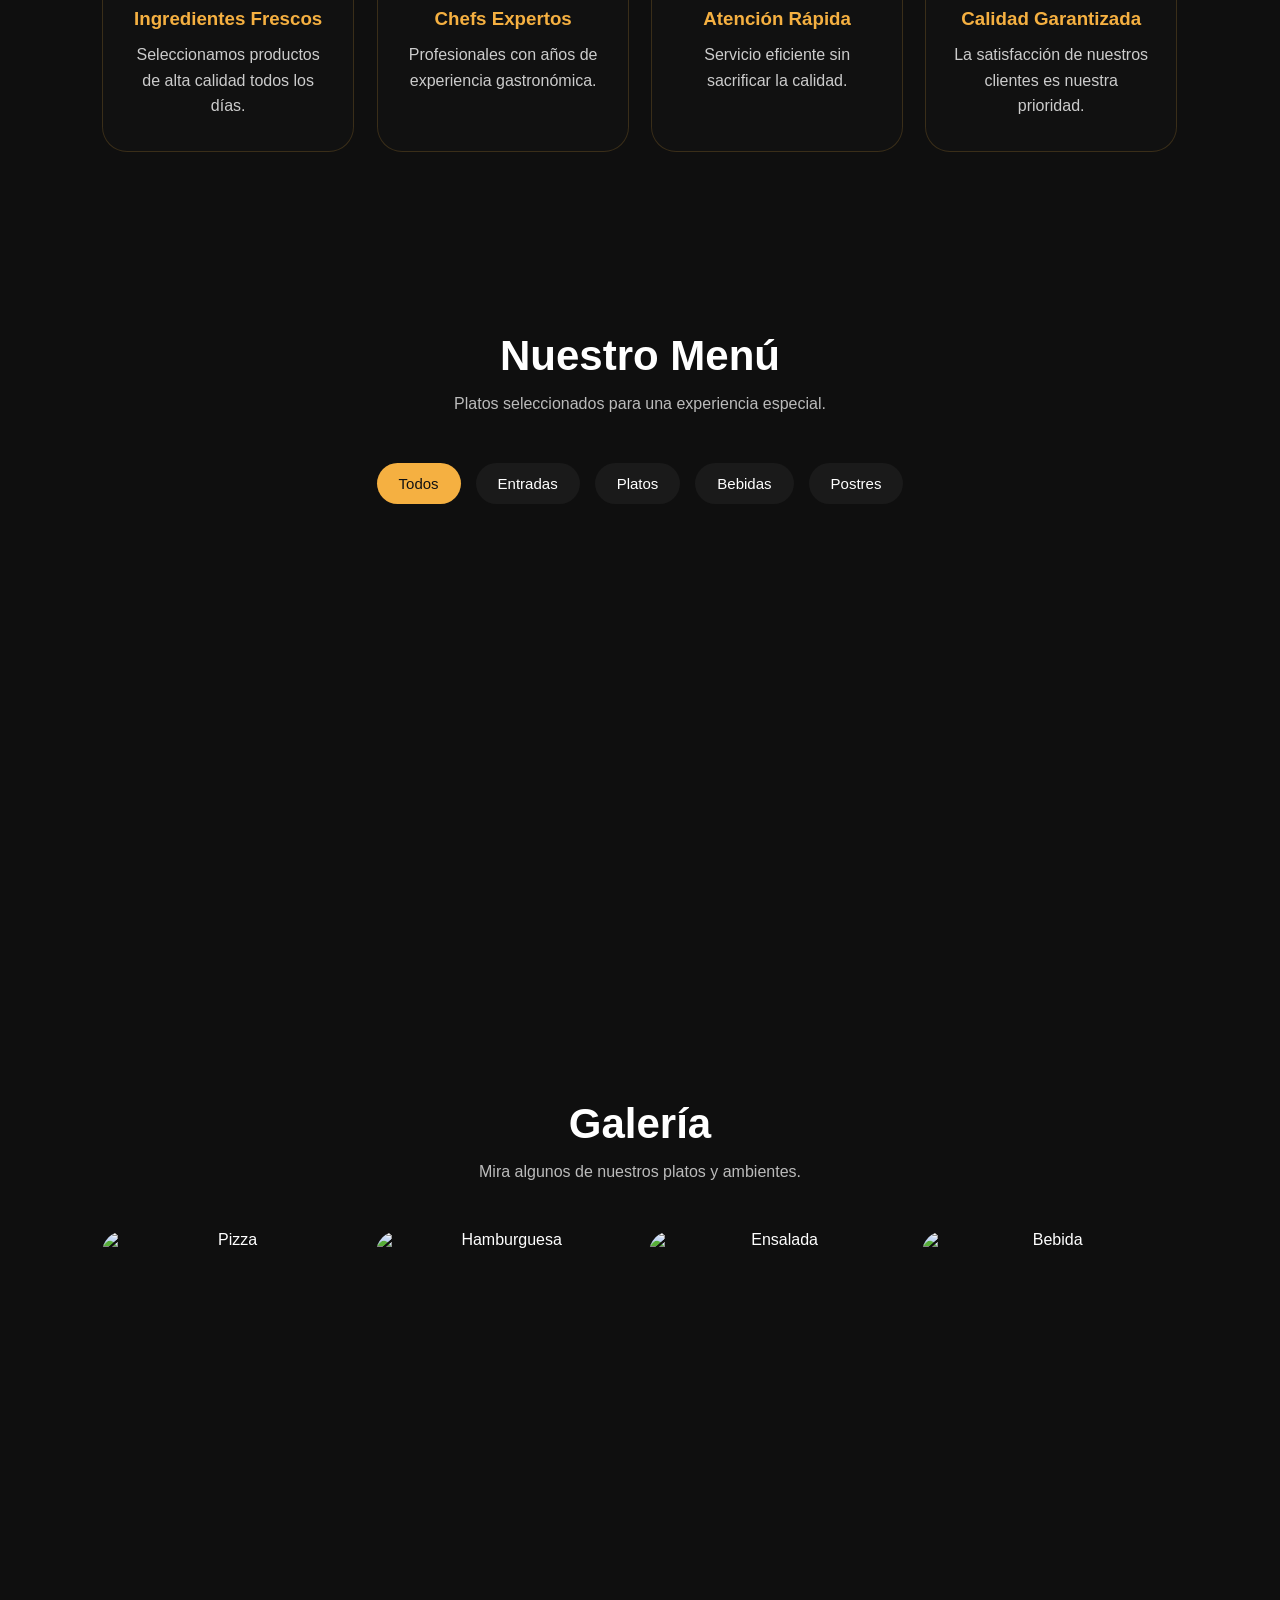
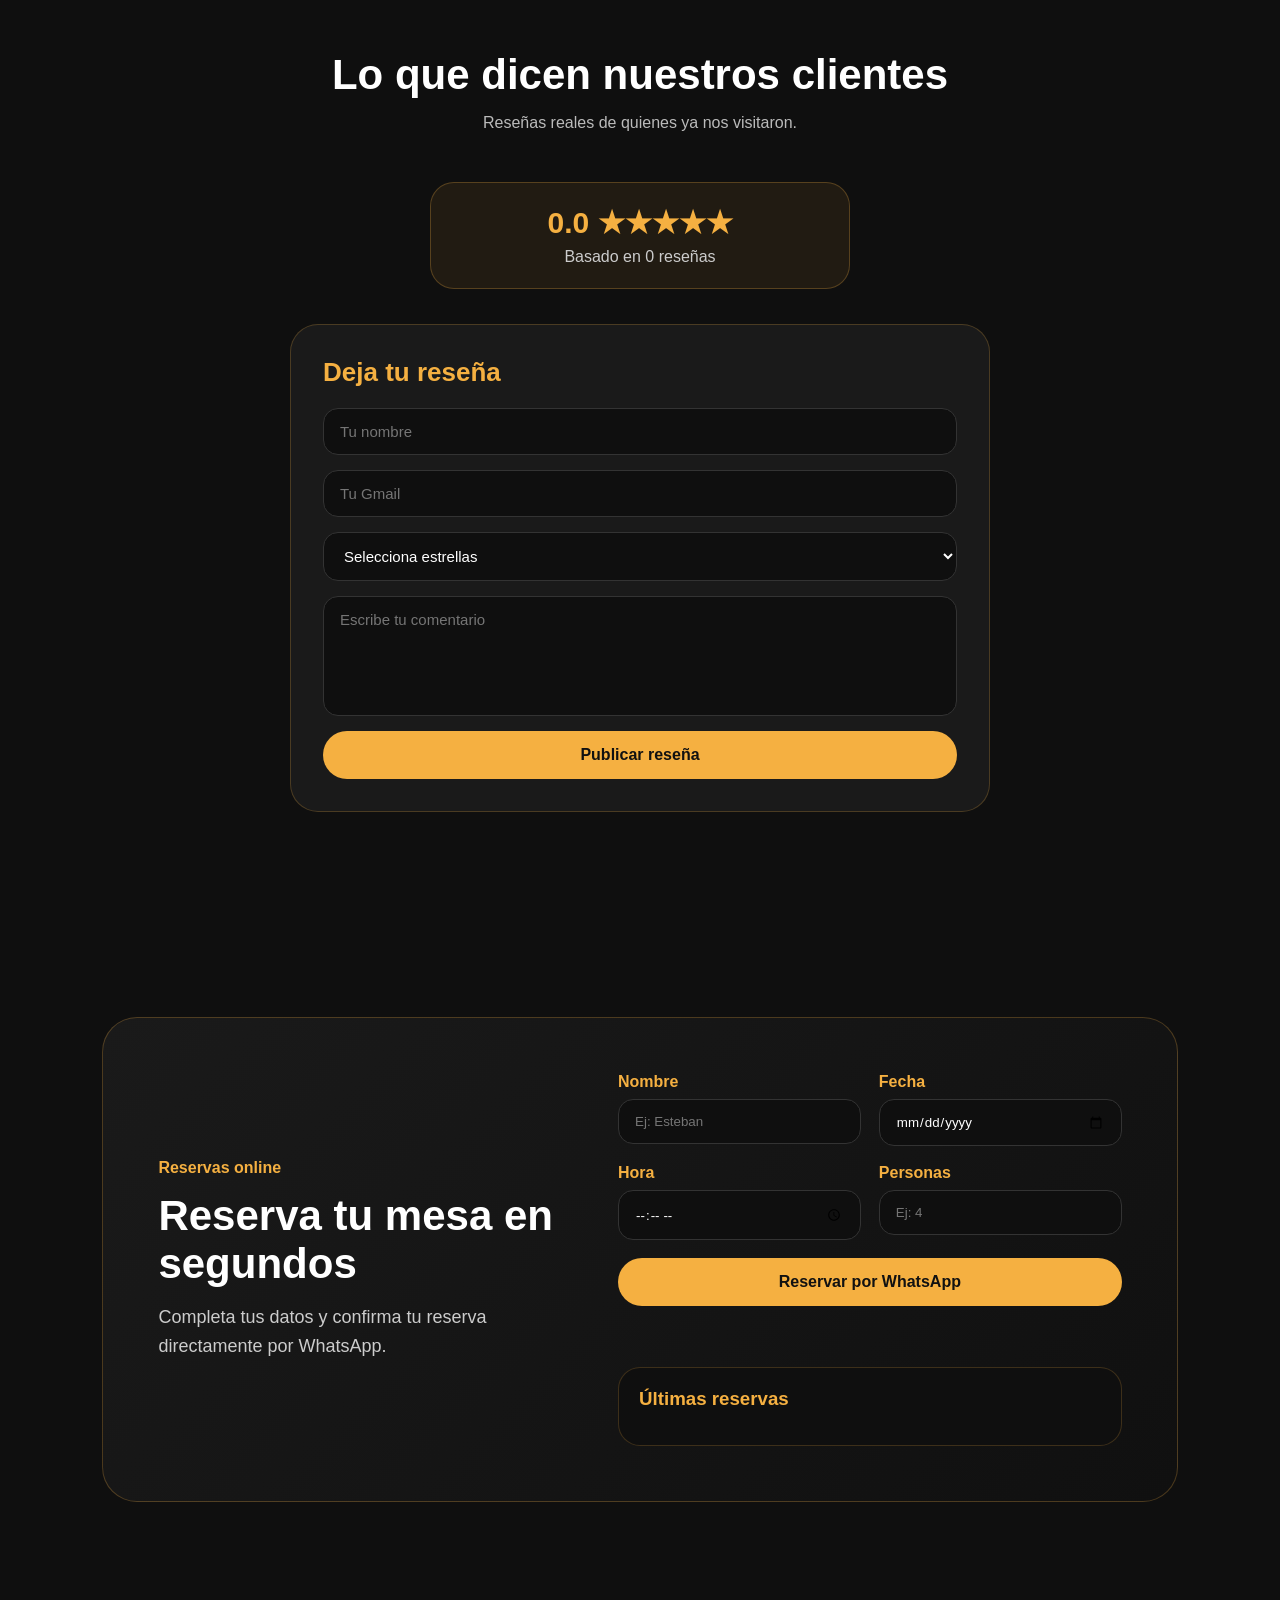
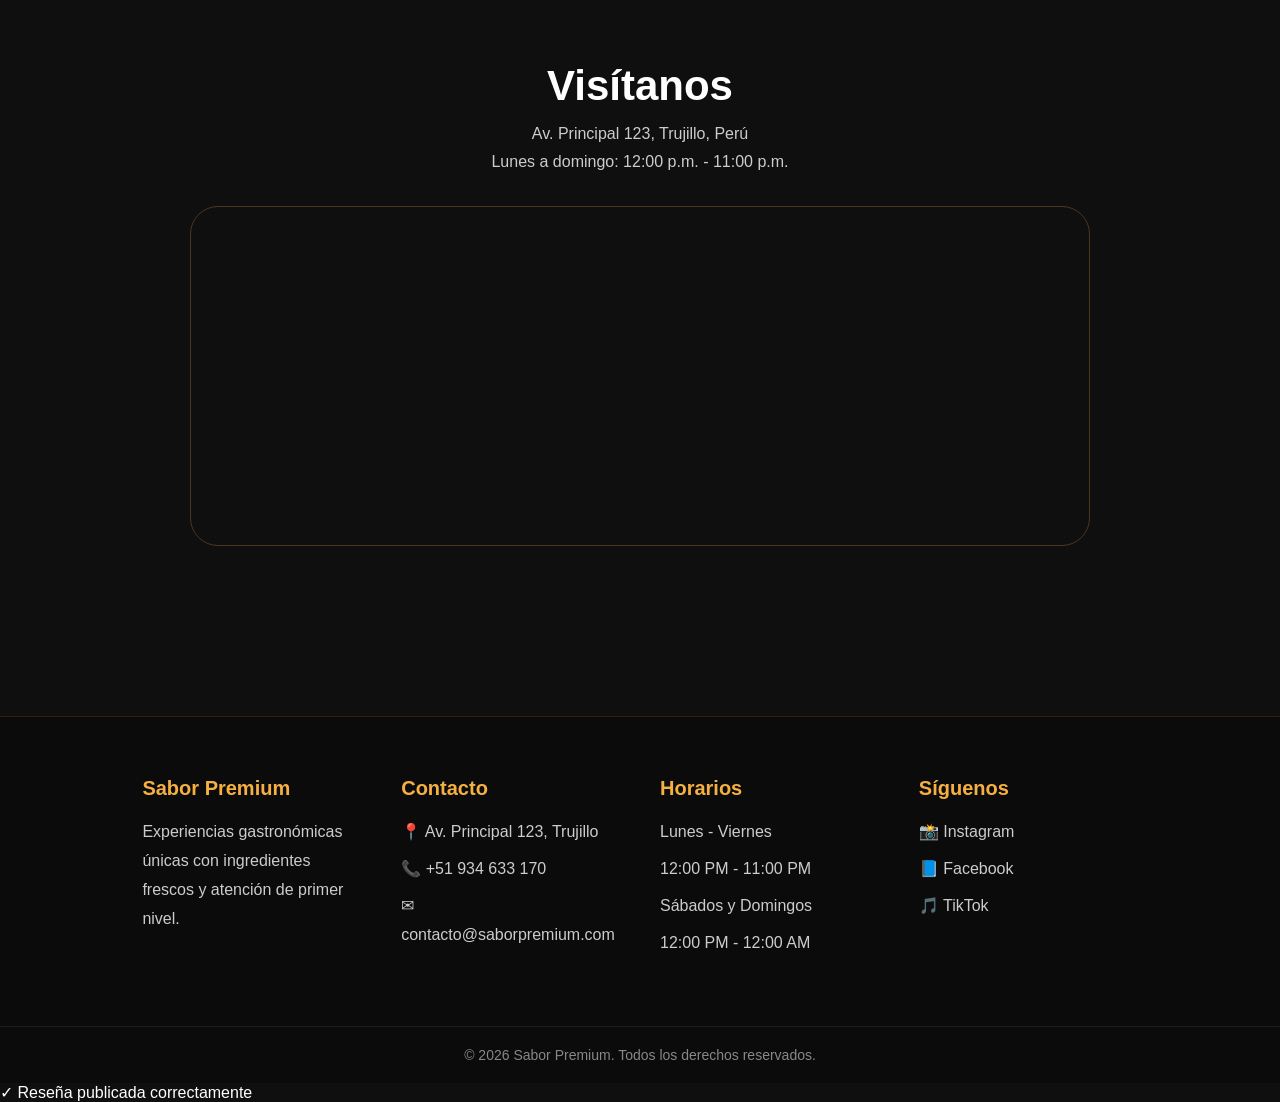
==== commit 407d5af1: "Firebase reseñas y reservas" ====
--- a/index.html
+++ b/index.html
@@ -429,7 +429,7 @@
     ↑
   </button>
 
-  <script src="script.js"></script>
+  <script type="module" src="script.js"></script>
 
     <div id="toast" class="toast">
         ✓ Reseña publicada correctamente
